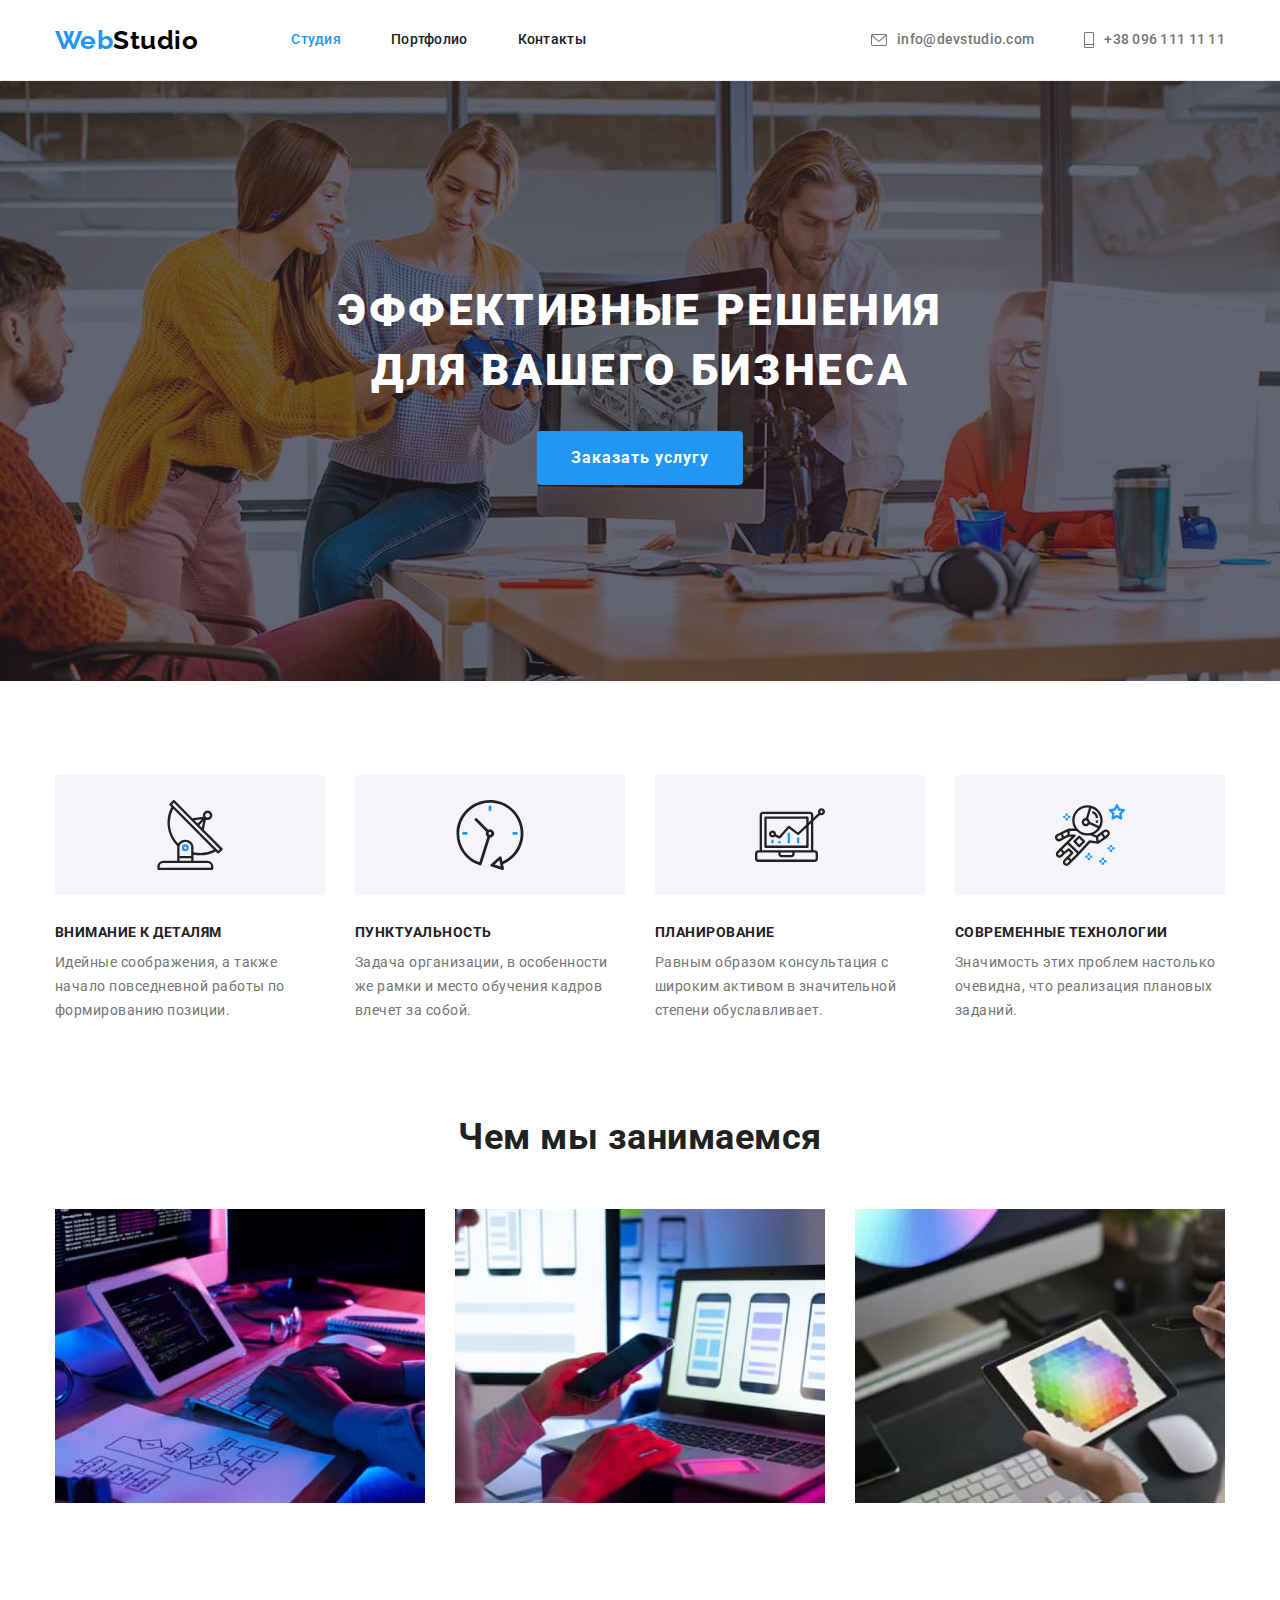
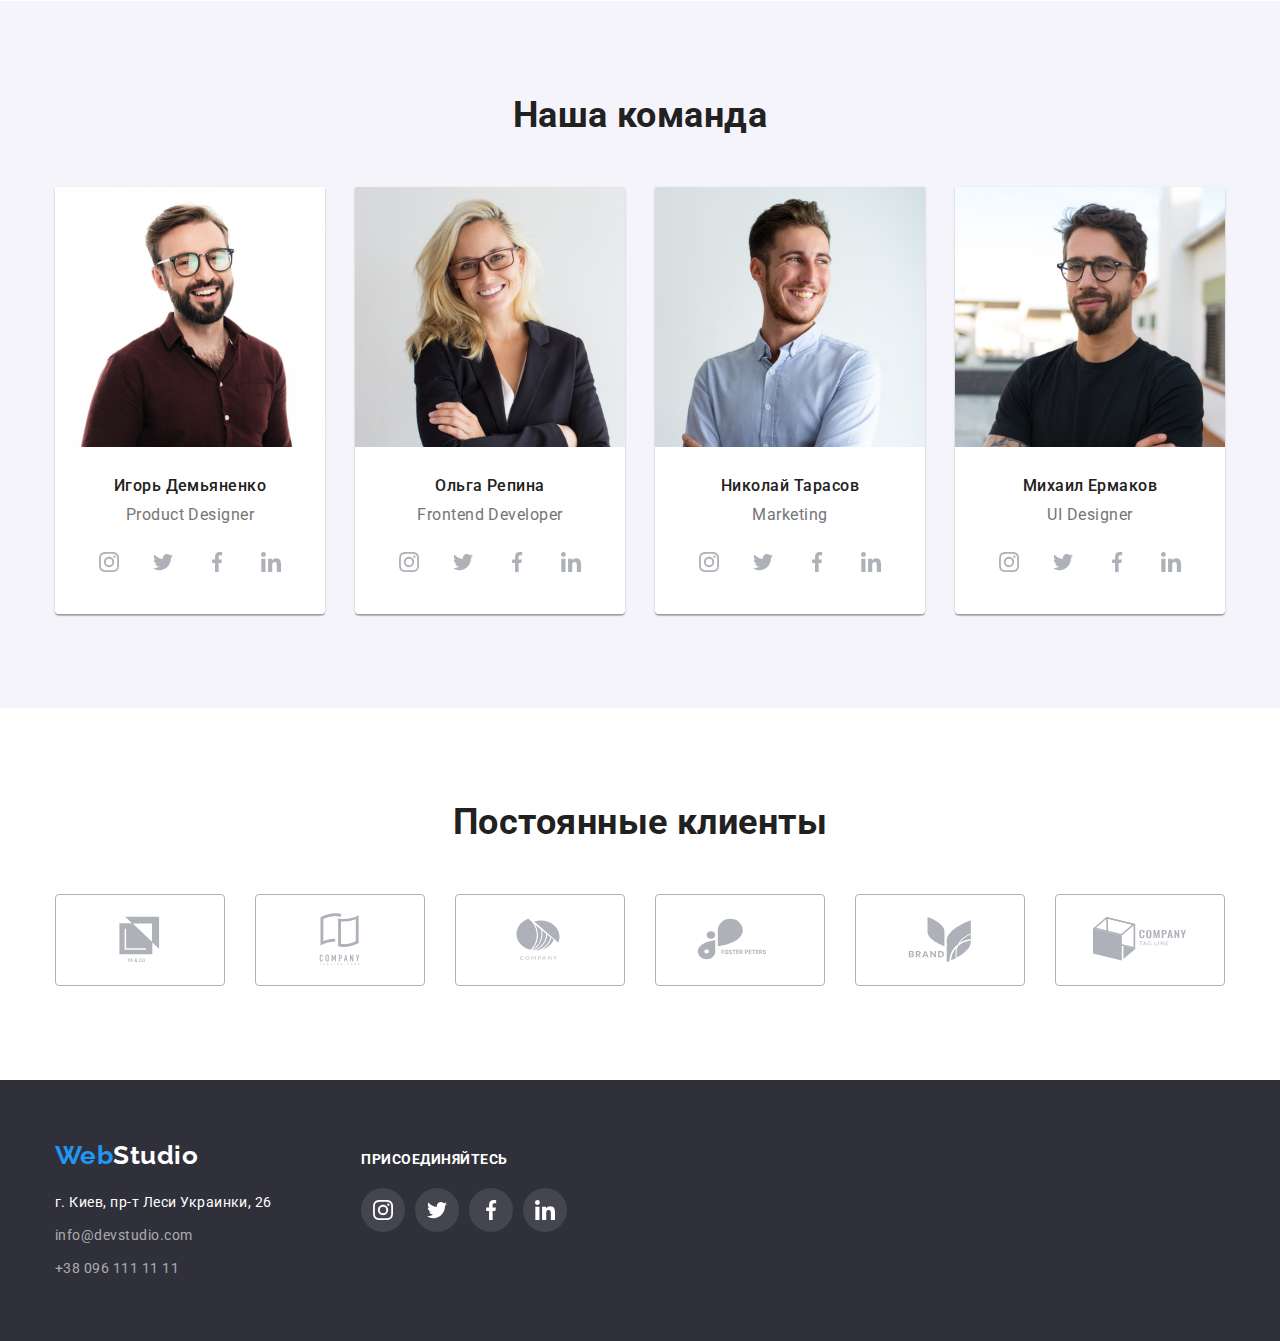
==== index.html @ 505cc03f "Initial commit" ====
<!DOCTYPE html>
<html lang="ru">
<head>
    <meta charset="UTF-8">
    <meta http-equiv="X-UA-Compatible" content="IE=edge">
    <meta name="viewport" content="width=device-width, initial-scale=1.0">
    <title>WebStudio</title>
    <link rel="preconnect" href="https://fonts.googleapis.com">
    <link rel="preconnect" href="https://fonts.gstatic.com" crossorigin>
    <link href="https://fonts.googleapis.com/css2?family=Raleway:wght@700&family=Roboto:wght@400;500;700;900&display=swap" rel="stylesheet">
    <link rel="stylesheet" href="https://cdnjs.cloudflare.com/ajax/libs/modern-normalize/1.1.0/modern-normalize.min.css">
    <link rel="stylesheet" href="./css/styles.css">
</head>
<body>
    <header>
        <div class="container">
            <div class="main-nav">
                <nav class="nav-site">
                    <a href="./index.html" class="logo logo-header"><span class="accent">Web</span>Studio</a>
                    <ul class="nav-list">
                        <li class="nav-item"><a href="./index.html" class="nav-link current ">Студия</a></li>
                        <li class="nav-item"><a href="./portfolio.html" class="nav-link">Портфолио</a></li>
                        <li class="nav-item"><a href="" class="nav-link">Контакты</a></li>
                    </ul>
                </nav>
                <ul class="auth-nav">
                    <li class="auth-item">
                            <a href="mailto:info@devstudio.com" class="auth-link">
                                <svg class="header-icon" width="16" height="12">
                                    <use href="./images/icons.svg#icon-letter"></use>
                                </svg>
                                info@devstudio.com</a>
                    </li>
                    <li class="auth-item">
                            <a href="tel:+380961111111" class="auth-link">
                                <svg class="header-icon" width="10" height="16">
                                    <use href="./images/icons.svg#icon-telephone"></use>
                                </svg>
                                +38 096 111 11 11</a>
                    </li>
                </ul>
            </div>
        </div>
    </header>
    <main>
        <!-- hero section -->

        <section class="hero section hero-img">
                <div class="container">
                    <h1 class="hero-title">Эффективные решения для вашего бизнеса</h1>
                    <button type="button" class="hero-button">Заказать услугу</button>
                </div>
        </section>

        <!-- advantages section -->

        <section class="advantages section">
            <div class="container">
            <h2 class="hidden">Наши преимущества</h2>
            <ul class="advantages-list">
                <li class="advantages-item">
                    <div class="advantages-element">
                        <svg class="advantages-icon" width="70" height="70">
                            <use href="./images/icons.svg#icon-antenna"></use>
                        </svg>
                    </div>
                    <h3 class="advantages-title">Внимание к деталям</h3>
                    <p>Идейные соображения, а также начало повседневной работы по формированию позиции.</p>
                </li>
                <li class="advantages-item">
                    <div class="advantages-element">
                        <svg class="advantages-icon" width="70" height="70">
                            <use href="./images/icons.svg#icon-clock"></use>
                        </svg>
                    </div>
                    <h3 class="advantages-title">Пунктуальность</h3>
                    <p>Задача организации, в особенности же рамки и место обучения кадров влечет за собой.</p>
                </li>
                <li class="advantages-item">
                    <div class="advantages-element">
                        <svg class="advantages-icon" width="70" height="70">
                            <use href="./images/icons.svg#icon-diagram"></use>
                        </svg>
                    </div>
                    <h3 class="advantages-title">Планирование</h3>
                    <p>Равным образом консультация с широким активом в значительной степени обуславливает.</p>
                </li>
                <li class="advantages-item">
                    <div class="advantages-element">
                        <svg class="advantages-icon" width="70" height="70">
                            <use href="./images/icons.svg#icon-astronaut"></use>
                        </svg>
                    </div>
                    <h3 class="advantages-title">Современные технологии</h3>
                    <p>Значимость этих проблем настолько очевидна, что реализация плановых заданий.</p>
                </li>
            </ul>
            </div>
        </section>

        <!-- section about company-->

        <section class="section no-padding">
            <div class="container">
                <h2 class="title">Чем мы занимаемся</h2>
                <ul class="works">
                    <li class="works-item">
                        <img src="./images/box1.jpg" alt="Программист разрабатывает проэкт сайта " width="370" height="294">
                    </li>
                    <li class="works-item">
                        <img src="./images/box2.jpg" alt="Программист делает адаптивный сайт под мобильный телефон" width="370" height="294">
                    </li>
                    <li class="works-item">
                        <img src="./images/box3.jpg" alt="Дизайнер выбирает палитру цыетов на планшете" width="370" height="294">
                    </li>
                </ul>
            </div>
        </section>

        <!-- team section  -->

        <section class="team section">
            <div class="container">
            <h2 class="title">Наша команда</h2>
            <ul class="team-list">
                <li class="team-item">
                        <div class="wrapper">
                            <img class="team-photo" src="./images/img1.jpg" alt="Игорь Демьяненко" width="270" height="260">
                            <div class="card">
                                <h3 class="team-name">Игорь Демьяненко</h3>
                                <p lang="en">Product Designer</p>
                                <ul class="social-list">
                                    <li class="social-item">
                                        <a href="" class="social-link">
                                            <svg class="social-icon">
                                                <use href="./images/icons.svg#icon-instagram"></use>
                                            </svg>
                                        </a>
                                    </li>
                                    <li class="social-item">
                                        <a href="" class="social-link">
                                            <svg class="social-icon">
                                                <use href="./images/icons.svg#icon-twitter"></use>
                                            </svg>
                                        </a>
                                    </li>
                                    <li class="social-item">
                                        <a href="" class="social-link">
                                            <svg class="social-icon">
                                                <use href="./images/icons.svg#icon-facebook"></use>
                                            </svg>
                                        </a>
                                    </li>
                                    <li class="social-item">
                                        <a href="" class="social-link">
                                            <svg class="social-icon">
                                                <use href="./images/icons.svg#icon-linkedin"></use>
                                            </svg>
                                        </a>
                                    </li>
                                </ul>
                            </div>
                        </div>
                </li>
                <li class="team-item">
                        <div class="wrapper">
                            <img class="team-photo" src="./images/img2.jpg" alt="Ольга Репина" width="270" height="260">
                            <div class="card">
                                <h3 class="team-name">Ольга Репина</h3>
                                <p lang="en">Frontend Developer</p>
                                <ul class="social-list">
                                    <li class="social-item">
                                        <a href="" class="social-link">
                                            <svg class="social-icon">
                                                <use href="./images/icons.svg#icon-instagram"></use>
                                            </svg>
                                        </a>
                                    </li>
                                    <li class="social-item">
                                        <a href="" class="social-link">
                                            <svg class="social-icon">
                                                <use href="./images/icons.svg#icon-twitter"></use>
                                            </svg>
                                        </a>
                                    </li>
                                    <li class="social-item">
                                        <a href="" class="social-link">
                                            <svg class="social-icon">
                                                <use href="./images/icons.svg#icon-facebook"></use>
                                            </svg>
                                        </a>
                                    </li>
                                    <li class="social-item">
                                        <a href="" class="social-link">
                                            <svg class="social-icon">
                                                <use href="./images/icons.svg#icon-linkedin"></use>
                                            </svg>
                                        </a>
                                    </li>
                                </ul>
                            </div>
                        </div>
                </li>
                <li class="team-item">
                        <div class="wrapper">
                            <img class="team-photo" src="./images/img3.jpg" alt="Николай Тарасов" width="270" height="260">
                            <div class="card">
                                <h3 class="team-name">Николай Тарасов</h3>
                                <p lang="en">Marketing</p>
                                <ul class="social-list">
                                    <li class="social-item">
                                        <a href="" class="social-link">
                                            <svg class="social-icon">
                                                <use href="./images/icons.svg#icon-instagram"></use>
                                            </svg>
                                        </a>
                                    </li>
                                    <li class="social-item">
                                        <a href="" class="social-link">
                                            <svg class="social-icon">
                                                <use href="./images/icons.svg#icon-twitter"></use>
                                            </svg>
                                        </a>
                                    </li>
                                    <li class="social-item">
                                        <a href="" class="social-link">
                                            <svg class="social-icon">
                                                <use href="./images/icons.svg#icon-facebook"></use>
                                            </svg>
                                        </a>
                                    </li>
                                    <li class="social-item">
                                        <a href="" class="social-link">
                                            <svg class="social-icon">
                                                <use href="./images/icons.svg#icon-linkedin"></use>
                                            </svg>
                                        </a>
                                    </li>
                                </ul>
                            </div>
                        </div>
                </li>
                <li class="team-item">
                        <div class="wrapper">
                            <img class="team-photo" src="./images/img4.jpg" alt="Михаил Ермаков" width="270" height="260">
                            <div class="card">
                                <h3 class="team-name">Михаил Ермаков</h3>
                                <p lang="en">UI Designer</p>
                                <ul class="social-list">
                                    <li class="social-item">
                                        <a href="" class="social-link">
                                            <svg class="social-icon">
                                                <use href="./images/icons.svg#icon-instagram"></use>
                                            </svg>
                                        </a>
                                    </li>
                                    <li class="social-item">
                                        <a href="" class="social-link">
                                            <svg class="social-icon">
                                                <use href="./images/icons.svg#icon-twitter"></use>
                                            </svg>
                                        </a>
                                    </li>
                                    <li class="social-item">
                                        <a href="" class="social-link">
                                            <svg class="social-icon">
                                                <use href="./images/icons.svg#icon-facebook"></use>
                                            </svg>
                                        </a>
                                    </li>
                                    <li class="social-item">
                                        <a href="" class="social-link">
                                            <svg class="social-icon">
                                                <use href="./images/icons.svg#icon-linkedin"></use>
                                            </svg>
                                        </a>
                                    </li>
                                </ul>
                            </div>
                        </div>
                </li>
            </ul>
            </div>
        </section>

        <!-- Our clients section -->
        <section class="section">
            <div class="container">
                <h2 class="title">Постоянные клиенты</h2>
                <ul class="clients-list">
                    <li class="clients-item">
                        <a href="" class="clients-link">
                            <svg class="clients-icon">
                                <use href="./images/icons.svg#icon-clients-1"></use>
                            </svg>
                        </a>
                    </li>
                    <li class="clients-item">
                        <a href="" class="clients-link">
                            <svg class="clients-icon">
                                <use href="./images/icons.svg#icon-clients-2"></use>
                            </svg>
                        </a>
                    </li>
                    <li class="clients-item">
                        <a href="" class="clients-link">
                            <svg class="clients-icon">
                                <use href="./images/icons.svg#icon-clients-3"></use>
                            </svg>
                        </a>
                    </li>
                    <li class="clients-item">
                        <a href="" class="clients-link">
                            <svg class="clients-icon">
                                <use href="./images/icons.svg#icon-clients-4"></use>
                            </svg>
                        </a>
                    </li>
                    <li class="clients-item">
                        <a href="" class="clients-link">
                            <svg class="clients-icon">
                                <use href="./images/icons.svg#icon-clients-5"></use>
                            </svg>
                        </a>
                    </li>
                    <li class="clients-item">
                        <a href="" class="clients-link">
                            <svg class="clients-icon">
                                <use href="./images/icons.svg#icon-clients-6"></use>
                            </svg>
                        </a>
                    </li>
                </ul>
            </div>

        </section>
    </main>
    <footer class="footer-site">
        <div class="container">
            <div class="footer-wrapper">
                <div class="footer-address">
                    <a href="./index.html" class="logo logo-footer"><span class="accent">Web</span>Studio</a>
                    <address>
                        <ul class="contacts">
                            <li class="contacts-item"><a href="" class="contacts-link real-address">г. Киев, пр-т Леси Украинки, 26</a></li>
                            <li class="contacts-item"><a href="mailto:info@devstudio.com" class="contacts-link">info@devstudio.com</a></li>
                            <li class="contacts-item"><a href="tel:+380961111111" class="contacts-link">+38 096 111 11 11</a></li>
                        </ul>
                    </address>
                </div>
                <div class="footer-social">
                    <h3 class="social-title">Присоединяйтесь</h3>
                    <ul class="social-list flex">
                        <li class="social-item">
                            <a href="" class="social-link color">
                                <svg class="social-icon color">
                                    <use href="./images/icons.svg#icon-instagram"></use>
                                </svg>
                            </a>
                        </li>
                        <li class="social-item">
                            <a href="" class="social-link color">
                                <svg class="social-icon color">
                                    <use href="./images/icons.svg#icon-twitter"></use>
                                </svg>
                            </a>
                        </li>
                        <li class="social-item">
                            <a href="" class="social-link color">
                                <svg class="social-icon color">
                                    <use href="./images/icons.svg#icon-facebook"></use>
                                </svg>
                            </a>
                        </li>
                        <li class="social-item">
                            <a href="" class="social-link color">
                                <svg class="social-icon color">
                                    <use href="./images/icons.svg#icon-linkedin"></use>
                                </svg>
                            </a>
                        </li>
                    </ul>
                </div>
            </div>
        </div>
    </footer>
</body>
</html>
---- css/styles.css ----
:root{
    --accent-color: #2196F3;
    --primary-text-color: #212121;
    --secondary-text-color:#757575;
    --second-accent-color: #FFFFFF;

}
body{
    margin: 0;

    font-family: 'Roboto', sans-serif;
    letter-spacing: 0.03em;
    font-size: 16px;
    color: var(--primary-text-color)
}
h1,h2,h3,h4{
    margin: 0;
    padding: 0;
}
ul {
    margin: 0;
    padding: 0;
    list-style: none;
}

p{
    margin: 0;
    padding: 0;
}

a {
    text-decoration: none;
}

.container{
    max-width: 1200px;
    margin: 0 auto;
    padding: 0 15px;
}
.section{
    padding-bottom: 94px;
    padding-top: 94px;
}
.no-padding{
    padding-top: 0;
}

header{
    border-bottom: 1px solid #ECECEC;
}
/* logo */
.logo{
    margin-right: 93px;

    font-family: 'Raleway';
    font-weight: 700;
    font-size: 26px;
    line-height: 1.19;
    color: var(--second-accent-color);
}
.logo.logo-header{
    color: #000000;
    padding-top: 24px;
    padding-bottom: 24px;

}

.logo-footer{
    display: inline-block;
    margin-bottom: 20px;

}

.accent{
    color: var(--accent-color);
}
/* nav section */

.main-nav{
    display: flex;
    align-items: center;

}

.nav-site{
    display: flex;
    align-items: inherit;
}

.nav-list{
    display: flex;
}
.nav-item:not(:last-child){
    margin-right: 50px;
}

.nav-link {
    display: block;
    padding-top: 32px;
    padding-bottom: 32px;

    font-weight: 500;
    font-size: 14px;
    line-height: 1.14;
    letter-spacing: 0.02em;
    color: var(--primary-text-color);
}

.nav-link:hover,
.nav-link:focus{
    color: var(--accent-color);
}

.nav-link.current{
    color: var(--accent-color);
}

.auth-nav{
    display: flex;
    margin-left: auto;
}

.auth-item{
    display: flex;
}

.auth-item:not(:last-child){
    margin-right: 50px;
}

.auth-link{
    display: flex;
    padding-top: 32px;
    padding-bottom: 32px;

    font-weight: 500;
    font-size: 14px;
    line-height: 1.14;
    letter-spacing: 0.02em;
    color: var(--secondary-text-color);
}
.auth-link:hover,
.auth-link:focus{
    color: var(--accent-color);
}

.auth-link:hover .header-icon,
.auth-link:focus .header-icon {
    fill: var(--accent-color);
}

.header-icon{
    margin-right: 10px;
    align-self:center;

    fill: #757575;
}

/* hero section */
.hero{
    padding-top: 200px;
    padding-bottom: 200px;

    text-align: center;
}
.hero-title{
    margin: 0 auto 30px auto;
    max-width: 696px;

    font-weight: 900;
    font-size: 44px;
    line-height: 1.36;
    letter-spacing: 0.06em;
    text-transform: uppercase;
    color: var(--second-accent-color);
}
.hero-button{

    border-radius: 4px;
    border-color: transparent;
    padding: 10px 32px;
    min-width: 200px;

    font-family: inherit;
    font-weight: 700;
    font-size: 16px;
    line-height: 1.88;
    text-align: center;
    letter-spacing: 0.06em;
    cursor: pointer;
    color: var(--second-accent-color);
    background-color: var(--accent-color);
}

.hero-img{
    height: 600px;
    max-width: 1600px;
    margin: 0 auto;

    background-color: #2F303A;
    background-image: linear-gradient(to right, rgba(47, 48, 58, 0.4), rgba(47, 48, 58, 0.4)),
     url(../images/hero-img.jpg);
    background-position: center;
    background-size: cover;
    background-repeat: no-repeat;

}

/* advantages section */
.hidden{
    position: absolute;
    white-space: nowrap;
    width: 1px;
    height: 1px;
    overflow: hidden;
    border: 0;
    padding: 0;
    clip: rect(0 0 0 0);
    clip-path: inset(50%);
    margin: -1px;
}

.advantages-list{
    display: flex;
}

.advantages-item{
    max-width: 270px;
}

.advantages-item:not(:last-child){
    margin-right: 30px;
}

/* .advantages-item::before{
    content: "";
    display: block;
    margin-bottom: 30px;
    height: 120px;
    background-color: #F5F4FA;
    background-position: center;
    background-repeat: no-repeat;
    background-size: 70px;
} */

/* .advantages-item:nth-child(1)::before{
    background-image: url(../images/antenna\ 1.svg);
}

.advantages-item:nth-child(2)::before {
    background-image: url(../images/clock\ 1.svg);
}

.advantages-item:nth-child(3)::before {
    background-image: url(../images/diagram\ 1.svg);
}

.advantages-item:nth-child(4)::before {
    background-image: url(../images/astronaut\ 1.svg);
} */

.advantages-element{
    display: flex;
    justify-content: center;
    align-items: center;
    height: 120px;
    margin-bottom: 30px;
    border-radius: 4px;

    background-color: #F5F4FA;
    color: var(--primary-text-color);
}

.advantages-icon{
    fill: currentColor;
}

.advantages-title{
    margin-bottom: 10px;

    font-weight: 700;
    font-size: 14px;
    line-height: 1.14;
    text-transform: uppercase;
}

.advantages p{
    font-size: 14px;
    line-height: 1.71;
    color: var(--secondary-text-color);
}
/* our workss section */
.title{
    margin-bottom: 50px;

    font-weight: 700;
    font-size: 36px;
    line-height: 1.16;
    text-align: center;
}

.works{
    display: flex;
}

.works-item:not(:last-child){
    margin-right: 30px;

}
/* team section */
.wrapper{
    box-shadow: 0px 1px 3px rgba(0, 0, 0, 0.12),
    0px 1px 1px rgba(0, 0, 0, 0.14),
    0px 2px 1px rgba(0, 0, 0, 0.2);
    border-radius: 0px 0px 4px 4px;
}

.team{
    background-color: #F5F4FA;
}

.team-list{
    display: flex;
}

.team-item:not(:last-child){
    margin-right: 30px;

}

.card{
    padding: 30px 0;

    text-align: center;
    background-color: var(--second-accent-color);
    border-bottom-left-radius: 4px;
    border-bottom-right-radius: 4px;
}

.team-photo{
    display: block;
}

.team-name{
    margin-bottom: 10px;

    font-weight: 500;
    font-size: 16px;
    line-height: 1.18;
}

.team p{
    margin-bottom: 16px;

    font-size: 16px;
    line-height: 1.18;
    color: var(--secondary-text-color);
}

.social-list{
    display: flex;
    justify-content: center;
}

.social-item:not(:last-child) {
    margin-right: 10px;
}

.social-link{
    display: flex;
    justify-content: center;
    align-items: center;

    width: 44px;
    height: 44px;
    border-radius: 50%;
    border: transparent;
}

.social-link:hover,
.social-link:focus{
    background-color: var(--accent-color);

}


.social-icon{
    width: 20px;
    height: 20px;

    fill: #AFB1B8;

}

.social-link:hover .social-icon,
.social-link:focus .social-icon{
    fill: var(--second-accent-color);
}

/* clients section */
.clients-list{
    display: flex;
}

.clients-item:not(:last-child){
    margin-right: 30px;
}

.clients-link{
    display: flex;
    justify-content: center;
    align-items: center;
    width: 170px;
    height: 92px;

    border: 1px solid #AFB1B8;
    border-radius: 4px;
}

.clients-link:hover,
.clients-link:focus{
    border-color: var(--accent-color);
}

.clients-link:hover .clients-icon,
.clients-link:focus .clients-icon{
    fill: var(--accent-color);
}

.clients-icon{
    width: 106px;
    height: 60px;

    fill: #AFB1B8;
}

/* footer */
.footer-site{
    padding-top: 60px;
    padding-bottom: 60px;

    background-color: #2F303A;
}

.contacts-item:not(:last-child){
    margin-bottom: 9px;
}

.footer-wrapper{
    display: flex;
    align-items: baseline;
}

.footer-address{
    margin-right: 70px;
}
.social-title{
    margin-bottom: 20px;
    
    color: var(--second-accent-color);
    text-transform: uppercase;
    font-size: 14px;
    line-height: 1.14;
}

.social-list.flex{
    justify-content: space-between;
}

.social-link.color{
    background-color: rgba(255, 255, 255, 0.1);
}

.social-link.color:hover,
.social-link.color:focus{
    background-color: var(--accent-color);
}

.social-icon.color{
    fill: var(--second-accent-color);
}

 /* .contacts{
    display: inline-block; 
} */
.contacts-link{
    display: inline-block;

    font-weight: 400;
    font-size: 14px;
    line-height: 1.71;
    font-style: normal;
    color: rgba(100%, 100%, 100%, 60%);
}
.contacts-link.real-address{
    color: #FFFFFF;
}
.contacts-link:hover,
.contacts-link:focus{
    color: var(--accent-color);

}
/* portfolio page */
.filter-box{
    margin-bottom: 50px;
}

.filter-list{
    display: flex;
    justify-content: center;
}

.filter-item:not(:last-child){
    margin-right: 8px;

}
.filter{
    border-radius: 4px;
    border-color: transparent;
    padding: 6px 22px;


    font-family: inherit;
    font-weight: 500;
    font-size: 16px;
    line-height: 1.62;
    text-align: center;
    cursor: pointer;
    color: var(--primary-text-color);
    background-color: #F5F4FA;
}
.filter:hover,
.filter:focus{
    background-color: var(--accent-color);
    color: var(--second-accent-color);
    box-shadow: 0px 3px 1px rgba(0, 0, 0, 0.1),
        0px 1px 2px rgba(0, 0, 0, 0.08),
        0px 2px 2px rgba(0, 0, 0, 0.12);
}

/* .filter.active{
    background-color: var(--accent-color);
    color: var(--second-accent-color);
} */

/* project section */
.projects-list{
    display: flex;
    flex-wrap: wrap;
    /* background-color: aqua; */
}

.projects-item{
    /* width: 370px; */
    width: calc((100% - 60px)/3);
    margin-right: 30px;
    margin-bottom: 30px;;
}

.projects-item:nth-child(3n){
    margin-right: 0;

}

.projects-item:nth-last-child(-n + 3){
    margin-bottom: 0;
}

.projects-item:hover,
.projects-item:focus{
    box-shadow: 0px 1px 1px rgba(0, 0, 0, 0.12),
        0px 4px 4px rgba(0, 0, 0, 0.06),
        1px 4px 6px rgba(0, 0, 0, 0.16);;
}

.project-img{
    display: block;
}

.project-description{
    padding: 20px 24px;
    border: 1px solid #EEEEEE;
    border-top: none;

    background-color: var(--second-accent-color);
}

.project{
    margin-bottom: 4px;

    font-weight: 700;
    font-size: 18px;
    line-height: 2;
    letter-spacing: 0.06em;
    color: var(--primary-text-color);
}

.project-text{
    font-size: 16px;
    line-height: 1.88;
    color: var(--secondary-text-color);
}
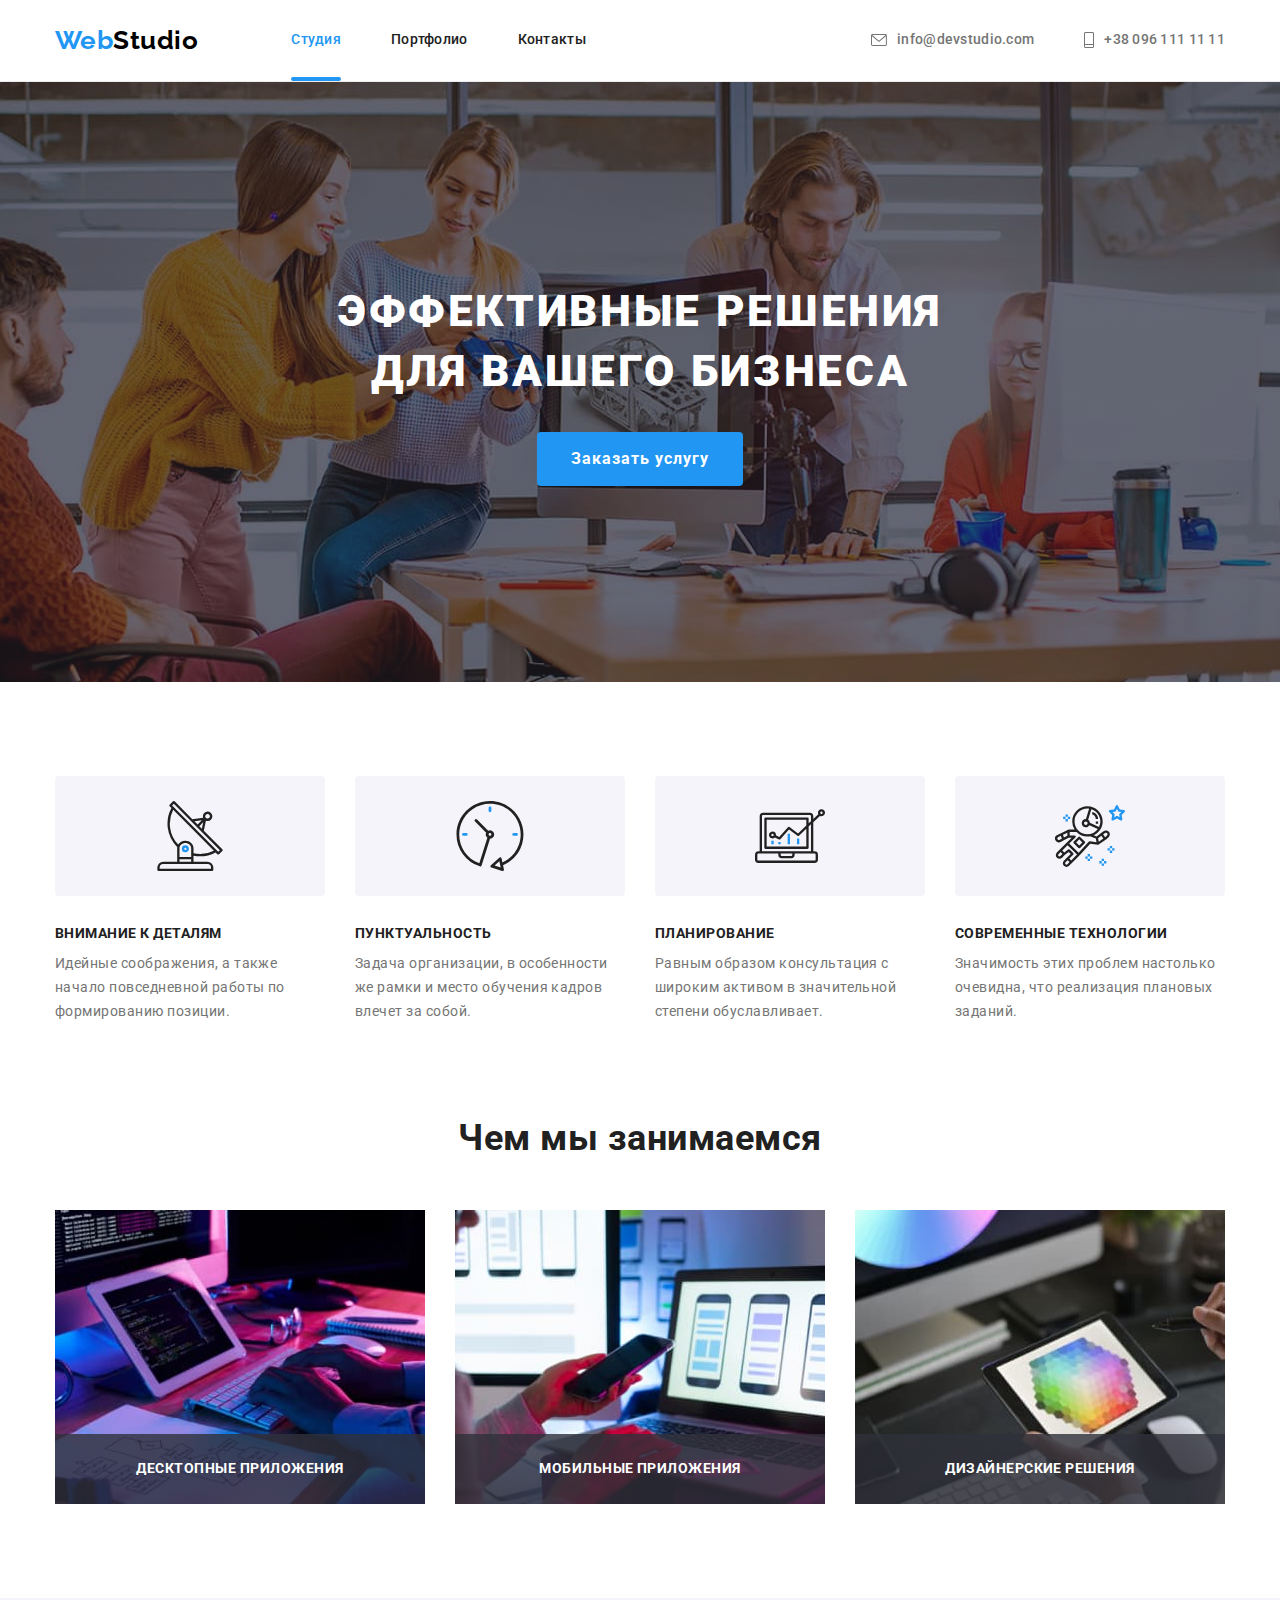
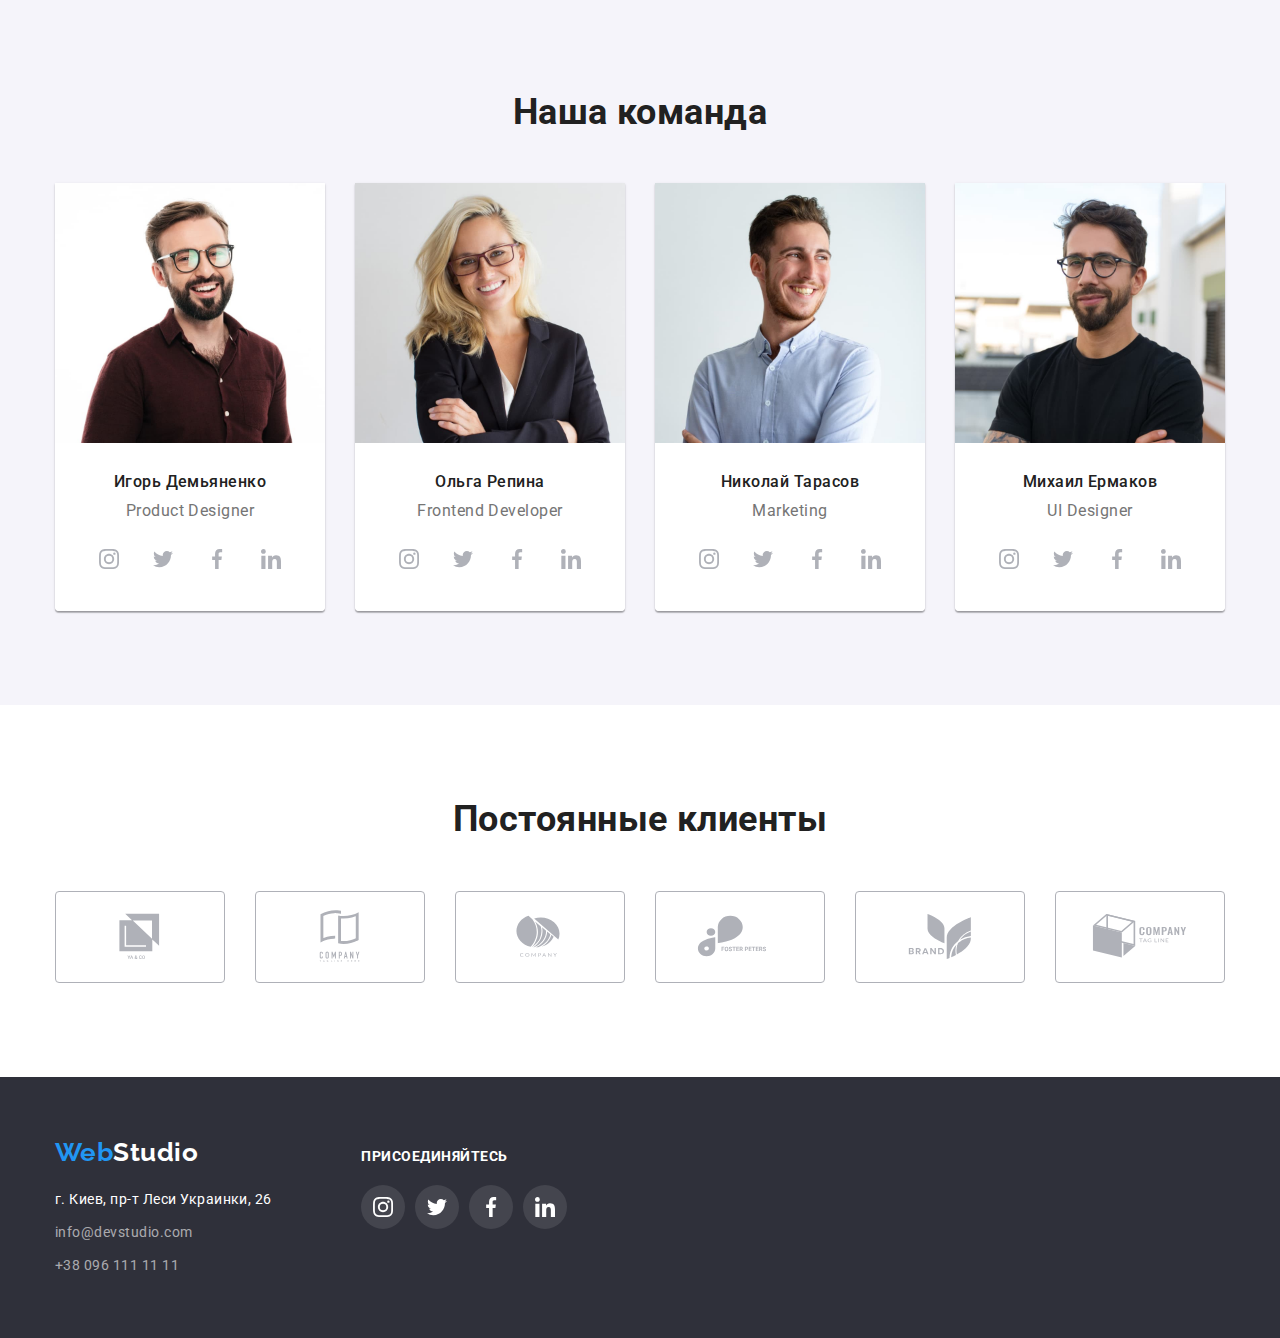
==== commit 74ec261a: "Position of elements" ====
--- a/index.html
+++ b/index.html
@@ -104,14 +104,23 @@
             <div class="container">
                 <h2 class="title">Чем мы занимаемся</h2>
                 <ul class="works">
-                    <li class="works-item">
+                    <li class="works-item img-wrapper">
                         <img src="./images/box1.jpg" alt="Программист разрабатывает проэкт сайта " width="370" height="294">
-                    </li>
-                    <li class="works-item">
+                        <div class="title-box">
+                            <h3 class="works-title">Десктопные приложения</h3>
+                        </div>
+                    </li>
+                    <li class="works-item img-wrapper">
                         <img src="./images/box2.jpg" alt="Программист делает адаптивный сайт под мобильный телефон" width="370" height="294">
-                    </li>
-                    <li class="works-item">
-                        <img src="./images/box3.jpg" alt="Дизайнер выбирает палитру цыетов на планшете" width="370" height="294">
+                        <div class="title-box">
+                            <h3 class="works-title">Мобильные приложения</h3>
+                        </div>
+                    </li>
+                    <li class="works-item img-wrapper">
+                        <img src="./images/box3.jpg" alt="Дизайнер выбирает палитру цветов на планшете" width="370" height="294">
+                        <div class="title-box">
+                            <h3 class="works-title">Дизайнерские решения</h3>
+                        </div>
                     </li>
                 </ul>
             </div>
@@ -384,5 +393,12 @@
             </div>
         </div>
     </footer>
+    <div class="backdrop is-hidden">
+        <div class="modal">
+            <svg class="modal-icon">
+                <use href="/images/icons.svg#icon-cross"></use>
+            </svg>
+        </div>
+    </div>
 </body>
 </html>--- a/css/styles.css
+++ b/css/styles.css
@@ -3,10 +3,12 @@
     --primary-text-color: #212121;
     --secondary-text-color:#757575;
     --second-accent-color: #FFFFFF;
+    --animation-movement: cubic-bezier(0.4, 0, 0.2, 1);
 
 }
 body{
     margin: 0;
+    /* padding-top: 82px; */
 
     font-family: 'Roboto', sans-serif;
     letter-spacing: 0.03em;
@@ -46,7 +48,16 @@
 }
 
 header{
+    /* position: fixed;
+    top: 0;
+    left: 0;
+    z-index: 2; */
+
+    width: 100%;
+    min-height: 82px;
     border-bottom: 1px solid #ECECEC;
+
+    background-color: var(--second-accent-color);
 }
 /* logo */
 .logo{
@@ -74,6 +85,25 @@
 .accent{
     color: var(--accent-color);
 }
+
+.nav-link.current{
+    position: relative;
+}
+
+.nav-link.current::after{
+    content: "";
+    position: absolute;
+    left: 0;
+    bottom: -1px;
+    
+    display: block;
+    width: 100%;
+    height: 4px;
+    border-radius: 2px;
+
+    background-color: var(--accent-color);
+
+}
 /* nav section */
 
 .main-nav{
@@ -104,6 +134,8 @@
     line-height: 1.14;
     letter-spacing: 0.02em;
     color: var(--primary-text-color);
+
+    transition: color 250ms var(--animation-movement);
 }
 
 .nav-link:hover,
@@ -130,6 +162,7 @@
 
 .auth-link{
     display: flex;
+    align-items: center;
     padding-top: 32px;
     padding-bottom: 32px;
 
@@ -138,6 +171,8 @@
     line-height: 1.14;
     letter-spacing: 0.02em;
     color: var(--secondary-text-color);
+
+    transition: color 250ms var(--animation-movement);
 }
 .auth-link:hover,
 .auth-link:focus{
@@ -151,7 +186,6 @@
 
 .header-icon{
     margin-right: 10px;
-    align-self:center;
 
     fill: #757575;
 }
@@ -299,6 +333,31 @@
     text-align: center;
 }
 
+.img-wrapper {
+    position: relative;
+}
+
+.title-box{
+    position: absolute;
+    bottom: 0;
+
+    display: flex;
+    justify-content: center;
+    align-items: center;
+    height: 70px;
+    width: 100%;
+
+    background-image: linear-gradient(rgba(47, 48, 58, 0.8), rgba(47, 48, 58, 0.8));
+}
+
+.works-title{
+    color: var(--second-accent-color);
+    text-transform: uppercase;
+    font-size: 14px;
+    line-height: 1.14;
+    text-align: center;
+}
+
 .works{
     display: flex;
 }
@@ -306,6 +365,11 @@
 .works-item:not(:last-child){
     margin-right: 30px;
 
+}
+
+.img-wrapper img{
+    display: block;
+    width: 100%;
 }
 /* team section */
 .wrapper{
@@ -375,6 +439,8 @@
     height: 44px;
     border-radius: 50%;
     border: transparent;
+
+    transition: background-color 250ms var(--animation-movement);
 }
 
 .social-link:hover,
@@ -383,12 +449,13 @@
 
 }
 
-
 .social-icon{
     width: 20px;
     height: 20px;
 
     fill: #AFB1B8;
+
+    transition: fill 250ms var(--animation-movement);
 
 }
 
@@ -415,6 +482,7 @@
 
     border: 1px solid #AFB1B8;
     border-radius: 4px;
+    transition: border-color 250ms var(--animation-movement);
 }
 
 .clients-link:hover,
@@ -432,6 +500,8 @@
     height: 60px;
 
     fill: #AFB1B8;
+
+    transition: fill 250ms var(--animation-movement);
 }
 
 /* footer */
@@ -469,6 +539,8 @@
 
 .social-link.color{
     background-color: rgba(255, 255, 255, 0.1);
+
+    transition: background-color 250ms var(--animation-movement);
 }
 
 .social-link.color:hover,
@@ -480,9 +552,6 @@
     fill: var(--second-accent-color);
 }
 
- /* .contacts{
-    display: inline-block; 
-} */
 .contacts-link{
     display: inline-block;
 
@@ -491,6 +560,8 @@
     line-height: 1.71;
     font-style: normal;
     color: rgba(100%, 100%, 100%, 60%);
+
+    transition: color 250ms var(--animation-movement);
 }
 .contacts-link.real-address{
     color: #FFFFFF;
@@ -528,6 +599,10 @@
     cursor: pointer;
     color: var(--primary-text-color);
     background-color: #F5F4FA;
+
+    transition: background-color 250ms var(--animation-movement),
+     color 250ms var(--animation-movement),
+     box-shadow 250ms var(--animation-movement);
 }
 .filter:hover,
 .filter:focus{
@@ -554,7 +629,8 @@
     /* width: 370px; */
     width: calc((100% - 60px)/3);
     margin-right: 30px;
-    margin-bottom: 30px;;
+    margin-bottom: 30px;
+    transition: box-shadow 250ms var(--animation-movement);
 }
 
 .projects-item:nth-child(3n){
@@ -599,4 +675,96 @@
     font-size: 16px;
     line-height: 1.88;
     color: var(--secondary-text-color);
+}
+
+.project-wrapper{
+    position: relative;
+}
+
+.project-wrapper::before{
+    content: "";
+    position: absolute;
+    top: 0;
+    left: 0;
+
+    display: block;
+    width: 100%;
+    height: 100%;
+
+    background-color: rgba(33, 150, 243, 0.9);
+    opacity: 0;
+
+}
+
+.projects-item-link{
+    display: block;
+}
+
+
+.projects-item-link:hover ::before,
+.projects-item-link:focus ::before{
+    opacity: 1;
+}
+
+.project-hover-text{
+    position: absolute;
+    top: 0;
+    left: 0;
+    padding: 63px 24px;
+
+    width: 100%;
+    height: 100%;
+
+    font-weight: 400;
+    font-size: 18px;
+    line-height: 1.56;
+    color: var(--second-accent-color);
+    opacity: 0;
+}
+
+.projects-item-link:hover .project-hover-text,
+.projects-item-link:focus .project-hover-text{
+    opacity: 1;
+}
+
+.backdrop{
+    position: fixed;
+    top: 0;
+    left: 0;
+    /* z-index: 3; */
+
+    width: 100%;
+    height: 100%;
+    background-color: rgba(0, 0, 0, 0.2);
+}
+
+.backdrop.is-hidden{
+    opacity: 0;
+    pointer-events: none; 
+}
+
+.modal{
+    position: absolute;
+    top: 50%;
+    left: 50%;
+    transform: translate(-50%, -50%);
+
+    min-width: 528px;
+    min-height: 581px;
+
+    background-color: var(--second-accent-color);
+    box-shadow: 0px 1px 3px rgba(0, 0, 0, 0.12), 0px 1px 1px rgba(0, 0, 0, 0.14), 0px 2px 1px rgba(0, 0, 0, 0.2);
+    border-radius: 4px;
+}
+
+.modal-icon{
+    position: absolute;
+    top: 0;
+    right: 0;
+
+    width: 30px;
+    height: 30px;
+
+    margin-top: 8px;
+    margin-right: 8px;
 }